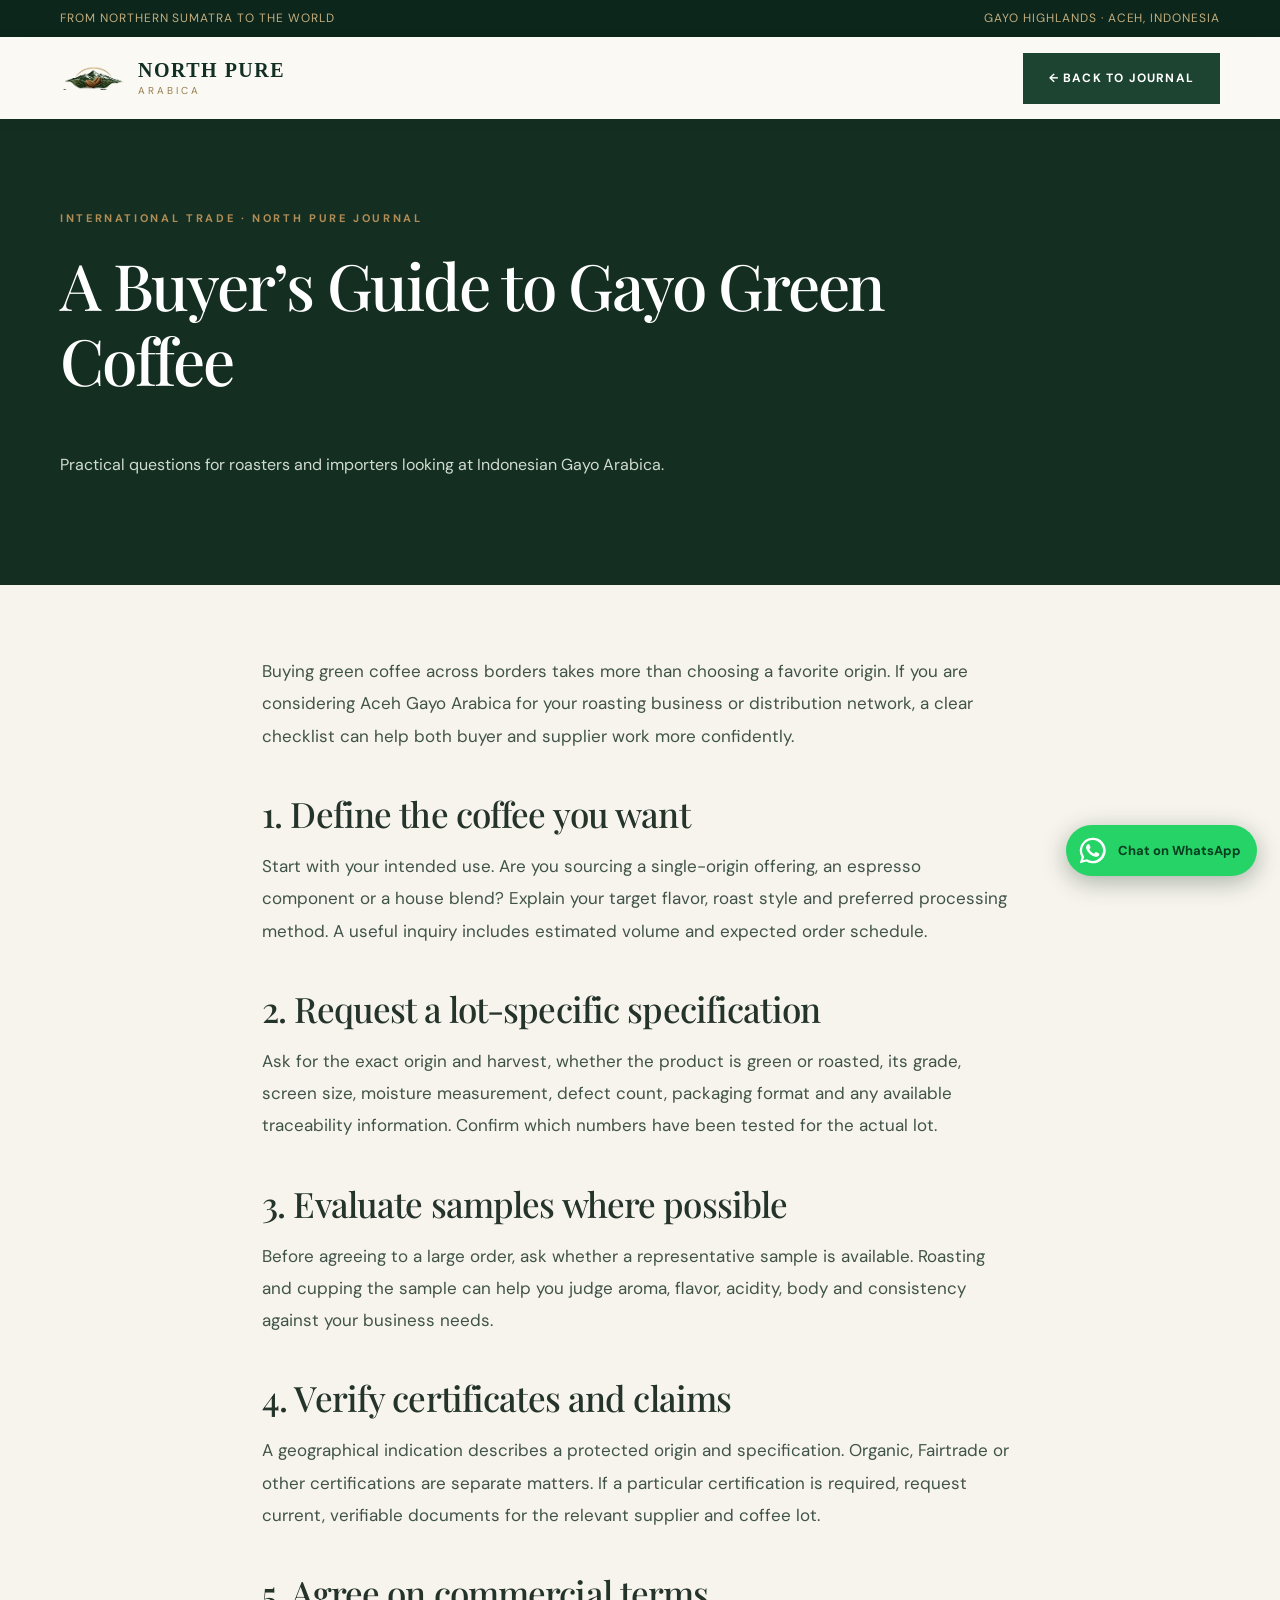
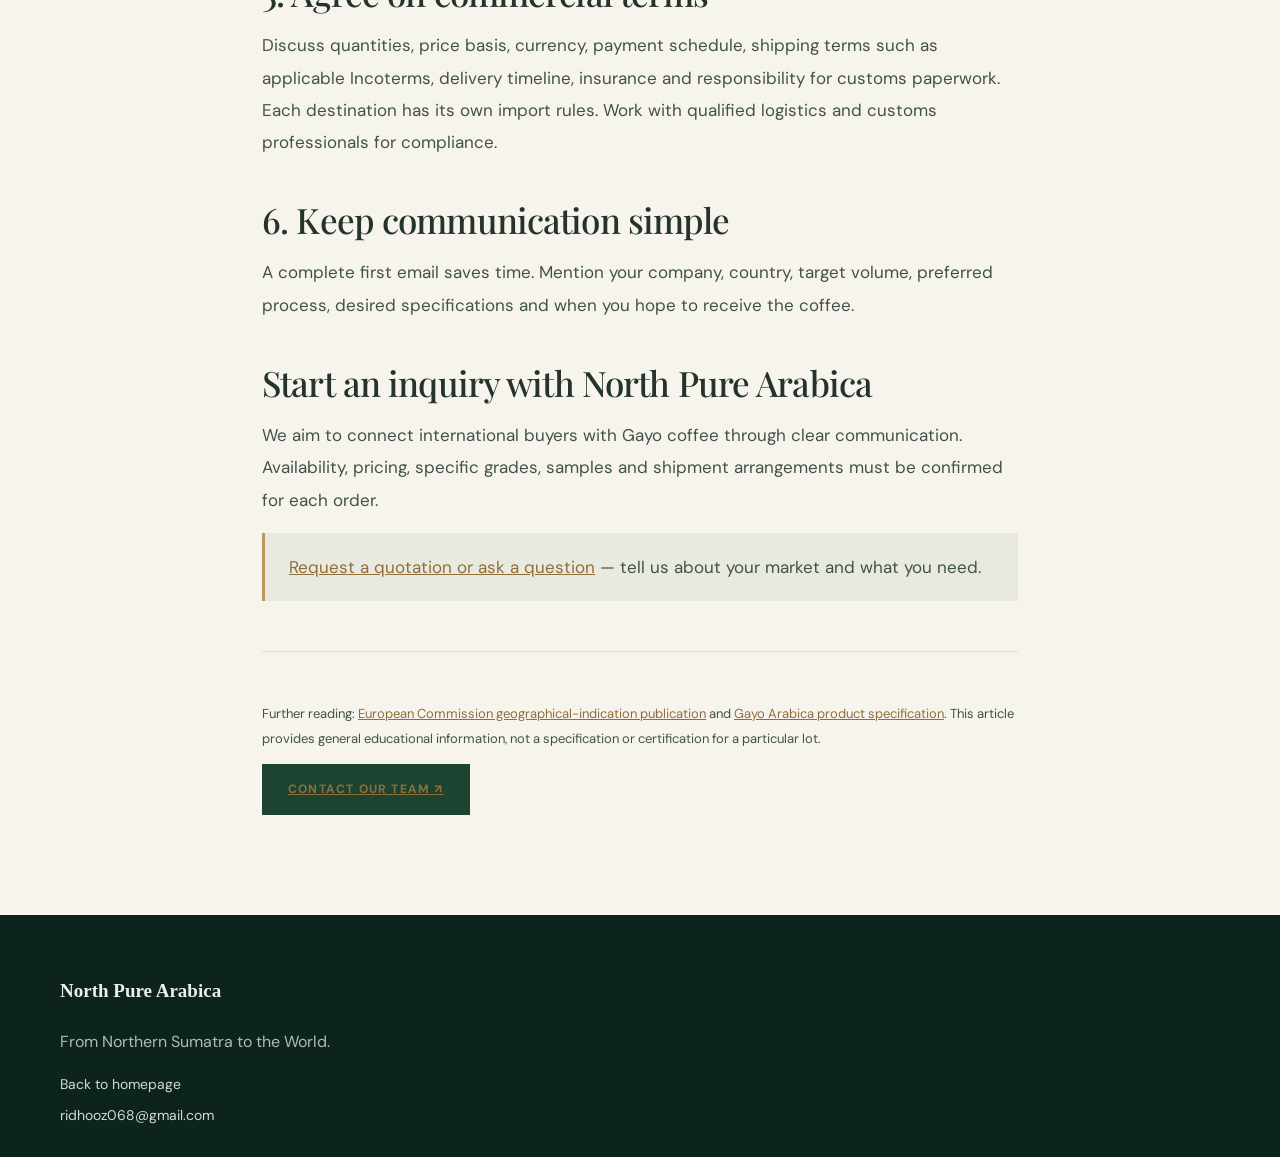
==== articles/buying-gayo-green-coffee.html @ bfd3ecd3 "Add files via upload" ====
<!doctype html><html lang="en"><head><meta charset="utf-8"><meta name="viewport" content="width=device-width,initial-scale=1"><title>A Buyer’s Guide to Gayo Green Coffee | North Pure Arabica</title><meta name="description" content="Practical questions for roasters and importers looking at Indonesian Gayo Arabica."><link rel="stylesheet" href="../assets/style.css"><link rel="icon" href="../assets/brand-emblem.png"></head><body><div class="topbar"><div class="container"><span>FROM NORTHERN SUMATRA TO THE WORLD</span><span>GAYO HIGHLANDS · ACEH, INDONESIA</span></div></div><header class="nav"><div class="container nav-inner"><a class="brand" href="../index.html"><img src="../assets/brand-emblem.png" alt="North Pure Arabica emblem"><span><strong>NORTH PURE</strong><small>ARABICA</small></span></a><a class="btn btn-dark" href="../index.html#journal">← Back to Journal</a></div></header><main><section class="article-hero"><div class="container"><span class="eyebrow">International Trade · North Pure Journal</span><h1>A Buyer’s Guide to Gayo Green Coffee</h1><p>Practical questions for roasters and importers looking at Indonesian Gayo Arabica.</p></div></section><article class="article-content"><p>Buying green coffee across borders takes more than choosing a favorite origin. If you are considering Aceh Gayo Arabica for your roasting business or distribution network, a clear checklist can help both buyer and supplier work more confidently.</p><h2>1. Define the coffee you want</h2><p>Start with your intended use. Are you sourcing a single-origin offering, an espresso component or a house blend? Explain your target flavor, roast style and preferred processing method. A useful inquiry includes estimated volume and expected order schedule.</p><h2>2. Request a lot-specific specification</h2><p>Ask for the exact origin and harvest, whether the product is green or roasted, its grade, screen size, moisture measurement, defect count, packaging format and any available traceability information. Confirm which numbers have been tested for the actual lot.</p><h2>3. Evaluate samples where possible</h2><p>Before agreeing to a large order, ask whether a representative sample is available. Roasting and cupping the sample can help you judge aroma, flavor, acidity, body and consistency against your business needs.</p><h2>4. Verify certificates and claims</h2><p>A geographical indication describes a protected origin and specification. Organic, Fairtrade or other certifications are separate matters. If a particular certification is required, request current, verifiable documents for the relevant supplier and coffee lot.</p><h2>5. Agree on commercial terms</h2><p>Discuss quantities, price basis, currency, payment schedule, shipping terms such as applicable Incoterms, delivery timeline, insurance and responsibility for customs paperwork. Each destination has its own import rules. Work with qualified logistics and customs professionals for compliance.</p><h2>6. Keep communication simple</h2><p>A complete first email saves time. Mention your company, country, target volume, preferred process, desired specifications and when you hope to receive the coffee.</p><h2>Start an inquiry with North Pure Arabica</h2><p>We aim to connect international buyers with Gayo coffee through clear communication. Availability, pricing, specific grades, samples and shipment arrangements must be confirmed for each order.</p><p class="note"><a href="../index.html#contact">Request a quotation or ask a question</a> — tell us about your market and what you need.</p><hr style="border:0;border-top:1px solid #ddd;margin:50px 0"><p class="small">Further reading: <a href="https://eur-lex.europa.eu/legal-content/EN/TXT/?uri=CELEX%3A52016XC1101%2803%29" target="_blank" rel="noopener">European Commission geographical-indication publication</a> and <a href="https://www.gayoarabicacoffee.or.id/files/Book%20of%20Specifications%20Kopi%20Arabika%20Gayo%20EN.pdf" target="_blank" rel="noopener">Gayo Arabica product specification</a>. This article provides general educational information, not a specification or certification for a particular lot.</p><a class="btn btn-dark" href="../index.html#contact">Contact our team ↗</a></article></main><footer class="footer"><div class="container"><h4>North Pure Arabica</h4><p>From Northern Sumatra to the World.</p><a href="../index.html">Back to homepage</a><a href="mailto:ridhooz068@gmail.com">ridhooz068@gmail.com</a></div></footer><a class="whatsapp-float" href="https://wa.me/6285806281008?text=Hello%20North%20Pure%20Arabica%2C%20I%20am%20interested%20in%20your%20Gayo%20Arabica%20coffee.%20Could%20you%20share%20more%20information%3F" target="_blank" rel="noopener noreferrer" aria-label="Chat with North Pure Arabica on WhatsApp" title="Chat with us on WhatsApp"><svg viewBox="0 0 32 32" aria-hidden="true"><path d="M16 .8A15.1 15.1 0 0 0 3.1 23.6L1 31l7.6-2A15.2 15.2 0 1 0 16 .8Zm0 27.5a12.2 12.2 0 0 1-6.2-1.7l-.4-.2-4.5 1.2 1.2-4.3-.3-.4A12.4 12.4 0 1 1 16 28.3Zm6.8-9.3c-.4-.2-2.2-1.1-2.6-1.2-.3-.1-.6-.2-.8.2-.3.4-1 1.2-1.2 1.4-.2.2-.4.3-.8.1-.4-.2-1.6-.6-3-1.9-1.1-1-1.8-2.2-2-2.6-.2-.4 0-.6.2-.8.2-.2.4-.5.6-.7.2-.2.3-.4.4-.7.1-.2 0-.5 0-.7l-1.2-2.8c-.3-.7-.6-.6-.8-.6h-.7c-.3 0-.7.1-1.1.5-.4.4-1.4 1.4-1.4 3.3s1.4 3.7 1.6 4c.2.3 2.8 4.3 6.8 6 .9.4 1.6.6 2.1.7.9.3 1.7.3 2.4.2.7-.1 2.2-.9 2.5-1.8.3-.9.3-1.7.2-1.8-.1-.2-.3-.3-.7-.5Z"/></svg><span class="whatsapp-label">Chat on WhatsApp</span></a></body></html>
---- assets/style.css ----
@import url('https://fonts.googleapis.com/css2?family=DM+Sans:wght@400;500;600;700&family=Playfair+Display:wght@400;500;600;700&display=swap');
:root{--dark:#112f23;--forest:#1d4431;--gold:#c8a66a;--cream:#f7f4ed;--ink:#24342b;--muted:#6b776e}*{box-sizing:border-box}html{scroll-behavior:smooth}body{margin:0;font:16px/1.75 'DM Sans',Arial,sans-serif;color:var(--ink);background:var(--cream)}a{text-decoration:none;color:inherit}h1,h2,h3,h4,p{margin-top:0}h1,h2,h3,.serif{font-family:'Playfair Display',Georgia,serif;line-height:1.17;font-weight:500}h1{font-size:clamp(3.2rem,6.5vw,6.7rem);letter-spacing:-.035em}h2{font-size:clamp(2.25rem,4vw,4.3rem);letter-spacing:-.025em}h3{font-size:1.65rem}p{color:#58675d}img{max-width:100%}.container{width:min(1160px,calc(100% - 44px));margin:auto}.topbar{background:#0c261c;color:#d4d9cd;font-size:12px;padding:8px 0;letter-spacing:.08em}.topbar .container{display:flex;justify-content:space-between}.topbar span{color:#c3ad7c}.nav{position:sticky;top:0;background:rgba(250,249,244,.97);z-index:20;box-shadow:0 1px 14px #152a1911}.nav-inner{height:82px;display:flex;align-items:center;justify-content:space-between;gap:22px}.brand{display:flex;align-items:center;gap:10px;color:var(--dark);line-height:1.05}.brand img{width:68px;height:54px;object-fit:contain}.brand strong{font-family:Georgia,serif;font-size:20px;letter-spacing:.075em}.brand small{display:block;font-size:10px;letter-spacing:.30em;color:#967c4c;margin-top:5px}.links{display:flex;gap:30px;align-items:center;font-size:13px;font-weight:700;text-transform:uppercase;letter-spacing:.07em}.links a:hover,.footer a:hover{color:#be9351}.btn{display:inline-flex;align-items:center;justify-content:center;gap:10px;padding:14px 25px;background:var(--gold);color:#173125;border:1px solid var(--gold);font-weight:700;font-size:12px;letter-spacing:.1em;text-transform:uppercase;transition:.2s}.btn:hover{background:#e0bd7c;transform:translateY(-1px)}.btn-outline{background:transparent;color:#fff;border-color:#f0e8d0}.btn-outline:hover{background:#fff;color:var(--dark)}.btn-dark{background:var(--forest);color:white;border-color:var(--forest)}.menu-toggle{display:none;border:0;background:none;font-size:24px}.hero{position:relative;min-height:690px;background:linear-gradient(90deg,rgba(5,28,19,.78),rgba(10,36,26,.40) 56%,rgba(7,30,22,.17)),url('https://upload.wikimedia.org/wikipedia/commons/f/fb/Coffee_Plantation_in_Takengon_Aceh_%285281850478%29.jpg') center/cover,url('landscape.svg') center/cover;display:flex;align-items:center;color:white}.eyebrow{font-weight:700;text-transform:uppercase;letter-spacing:.24em;color:#b18c54;font-size:11px;display:block;margin-bottom:20px}.hero .eyebrow{color:#dfbf87}.hero p{color:#e4e8dd;max-width:540px;font-size:17px}.hero h1{max-width:820px;margin-bottom:24px}.hero .actions{display:flex;gap:14px;flex-wrap:wrap;margin-top:32px}.hero-side{position:absolute;bottom:40px;right:5vw;border-left:1px solid #c3b38e;padding-left:17px;font-size:11px;letter-spacing:.18em;text-transform:uppercase;color:#ede1bf}.section{padding:108px 0}.section-head{max-width:740px;margin:0 auto 54px;text-align:center}.section-head p{max-width:650px;margin:auto}.split{display:grid;grid-template-columns:1fr 1fr;gap:8%;align-items:center}.photo{min-height:470px;position:relative;background:linear-gradient(140deg,#173c2a99,#11302344),url('https://upload.wikimedia.org/wikipedia/commons/9/9e/Pruned_and_well_maintained_coffee_trees_in_Takengon_Aceh_%285281249301%29.jpg') center/cover,url('landscape.svg') center/cover}.photo::after{content:'GAYO HIGHLANDS  •  ACEH, INDONESIA';position:absolute;bottom:25px;left:26px;color:#eee;font-size:11px;letter-spacing:.19em}.photo-alt{background:linear-gradient(140deg,#192c21aa,#0c2f1a66),url('https://upload.wikimedia.org/wikipedia/commons/a/a5/Biji_Kopi.jpg') center/cover,url('landscape.svg') center/cover}.gold-line{width:47px;height:2px;background:var(--gold);margin:24px 0}.features{display:grid;grid-template-columns:repeat(3,1fr);gap:18px}.feature{padding:35px 30px;border:1px solid #e1dfd5;background:#fff}.feature .number{color:var(--gold);font-family:Georgia,serif;font-size:31px}.feature h3{font-size:22px;margin:20px 0 10px}.feature p{font-size:14px;margin:0}.dark-section{background:#122f23;color:white}.dark-section p{color:#c5d0c7}.dark-section h2,.dark-section h3{color:white}.spec-grid{display:grid;grid-template-columns:1.2fr 1fr;gap:9%;align-items:center}.specs{display:grid;grid-template-columns:1fr 1fr;gap:22px;margin:30px 0}.specs div{border-bottom:1px solid #ffffff32;padding:0 0 14px}.specs small{display:block;text-transform:uppercase;color:#c4a774;letter-spacing:.13em;font-size:11px}.specs strong{font-size:17px;font-weight:500}.product-photo{min-height:520px;background:linear-gradient(130deg,#102c21aa,#8a693844),url('https://upload.wikimedia.org/wikipedia/commons/e/eb/Biji_Kopi_Gayo.jpg') center/cover,url('landscape.svg') center/cover;position:relative}.product-photo::after{content:'SINGLE ORIGIN  /  ACEH GAYO';position:absolute;bottom:24px;left:25px;color:white;font-size:11px;letter-spacing:.18em}.quote{padding:86px 0;background:#eae5d8;text-align:center}.quote blockquote{max-width:810px;margin:auto;font:normal clamp(25px,3vw,38px)/1.5 Georgia,serif;color:#26422f}.card-grid{display:grid;grid-template-columns:repeat(3,1fr);gap:22px}.article-card{background:white;border:1px solid #e6e3da;overflow:hidden}.card-art{height:190px;background:linear-gradient(140deg,#132f2244,#9a825522),url('https://upload.wikimedia.org/wikipedia/commons/a/a5/Biji_Kopi.jpg') center/cover,url('landscape.svg') center/cover}.art-2{background:linear-gradient(140deg,#3f331b22,#103d2833),url('https://upload.wikimedia.org/wikipedia/commons/9/9e/Pruned_and_well_maintained_coffee_trees_in_Takengon_Aceh_%285281249301%29.jpg') center/cover,url('landscape.svg') center/cover}.art-3{background:linear-gradient(140deg,#15352b33,#a1845822),url('https://upload.wikimedia.org/wikipedia/commons/e/eb/Biji_Kopi_Gayo.jpg') center/cover,url('landscape.svg') center/cover}.article-body{padding:26px}.article-body h3{font-size:23px}.article-body p{font-size:14px}.more{color:#a27c43;font-weight:700;font-size:12px;letter-spacing:.13em;text-transform:uppercase}.contact-area{display:grid;grid-template-columns:1fr 1fr;gap:8%}.contact-area label{display:block;font-size:11px;text-transform:uppercase;letter-spacing:.13em;font-weight:700;margin:15px 0 6px}input,select,textarea{font:inherit;width:100%;padding:13px 14px;border:1px solid #d4dacf;background:#fff;color:#233a2c;border-radius:0}textarea{resize:vertical;min-height:110px}.footer{background:#0c241b;color:#ebefe6;padding:65px 0 22px}.footer p{color:#aebdb0}.footer-cols{display:grid;grid-template-columns:2fr 1fr 1.4fr;gap:60px}.footer h4{font:600 19px Georgia,serif}.footer a{display:block;margin:7px 0;font-size:14px;color:#d2dbd0}.copyright{border-top:1px solid #ffffff20;margin-top:45px;padding-top:20px;font-size:12px;color:#a8b8aa;display:flex;justify-content:space-between}.article-hero{background:#142f22;color:white;padding:90px 0}.article-hero h1{font-size:clamp(2.8rem,5vw,5rem);max-width:950px}.article-hero p{color:#d0dccd;max-width:700px}.article-content{max-width:800px;margin:70px auto 100px;padding:0 22px}.article-content h2{font-size:35px;margin:42px 0 15px}.article-content p,.article-content li{font-size:17px;color:#405348;line-height:1.9}.article-content a{color:#916e39;text-decoration:underline}.note{padding:18px 24px;background:#e8eadf;border-left:3px solid #bc985c}.small{font-size:13px!important}.faq details{padding:18px 0;border-bottom:1px solid #ddd8cc}.faq summary{cursor:pointer;font-weight:700}.hidden{display:none!important}@media(max-width:900px){.links{gap:14px}.links a{font-size:11px}.nav-inner{height:75px}.split,.spec-grid,.contact-area{gap:36px}.section{padding:75px 0}.feature{padding:23px}}@media(max-width:680px){.topbar .container>span:last-child{display:none}.nav-inner{height:69px}.brand img{width:48px;height:42px}.brand strong{font-size:15px}.brand small{font-size:8px}.menu-toggle{display:block}.links{display:none;position:absolute;top:69px;left:0;right:0;background:#faf9f4;flex-direction:column;align-items:stretch;gap:0;padding:15px 22px;box-shadow:0 10px 12px #0001}.links.open{display:flex}.links a{padding:11px 0;font-size:13px}.hero{min-height:630px}.hero h1{font-size:3.4rem}.hero-side{display:none}.split,.spec-grid,.contact-area,.footer-cols{grid-template-columns:1fr}.photo,.product-photo{min-height:330px}.features,.card-grid{grid-template-columns:1fr}.section{padding:62px 0}.specs{grid-template-columns:1fr 1fr}.footer-cols{gap:15px}.copyright{flex-direction:column;gap:8px}}

/* Wikimedia Commons photo gallery and permanent WhatsApp contact */
.photo-gallery{display:grid;grid-template-columns:repeat(3,minmax(0,1fr));gap:22px}.gallery-tile{background:#fff;border:1px solid #e3e0d5;overflow:hidden}.gallery-tile img{width:100%;height:245px;object-fit:cover;display:block;background:#e9e7df}.gallery-tile:first-child img{object-position:center 48%}.gallery-tile figcaption{padding:16px 20px 18px;color:#274334;font-size:14px;font-weight:700}.gallery-tile figcaption small{display:block;font-weight:400;color:#748075}.photo-credits{font-size:12px;margin:20px 0 0;line-height:1.8}.photo-credits a{color:#855d2b;text-decoration:underline}.whatsapp-float{position:fixed;right:23px;bottom:24px;z-index:100;display:flex;align-items:center;gap:12px;padding:12px 16px 12px 13px;border-radius:999px;background:#25d366;color:#073c20;font:700 13px/1.2 'DM Sans',Arial,sans-serif;box-shadow:0 6px 25px #0c2f1c55;transition:transform .2s,box-shadow .2s}.whatsapp-float:hover{transform:translateY(-3px);box-shadow:0 10px 32px #0c2f1c77}.whatsapp-float svg{width:27px;height:27px;fill:#fff;flex-shrink:0}.whatsapp-float:focus-visible{outline:3px solid #143e2d;outline-offset:3px}@media(max-width:680px){.photo-gallery{grid-template-columns:1fr}.gallery-tile img{height:250px}.whatsapp-float{right:16px;bottom:16px;width:58px;height:58px;justify-content:center;padding:0}.whatsapp-float svg{width:30px;height:30px}.whatsapp-float .whatsapp-label{display:none}}

/* Photo refresh: verified Commons sources, photo credit below the gallery. */
.gallery-tile img{height:265px;width:100%;object-fit:cover;display:block}.photo-gallery{align-items:stretch}.product-photo{background-position:center 55%}.hero{background-position:center center}.photo,.photo-alt,.card-art{background-position:center center}.whatsapp-float{z-index:1000!important}
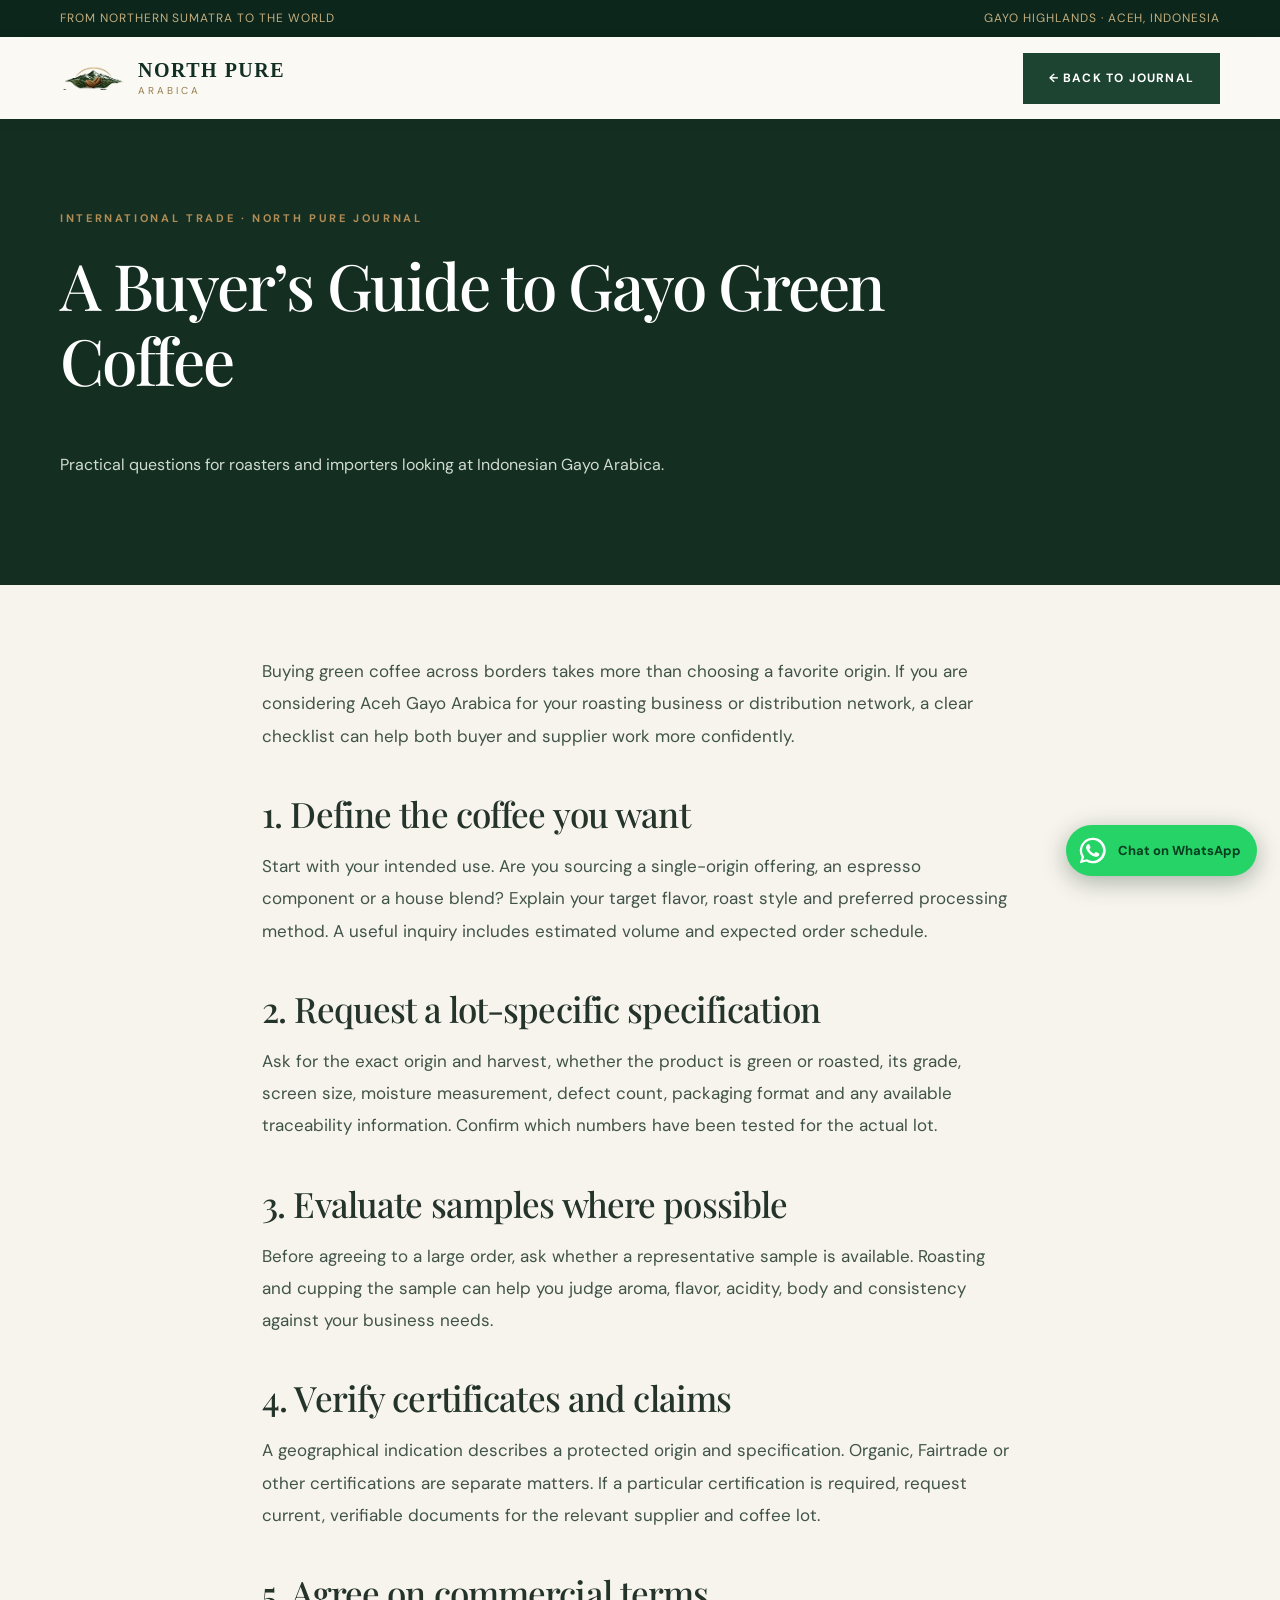
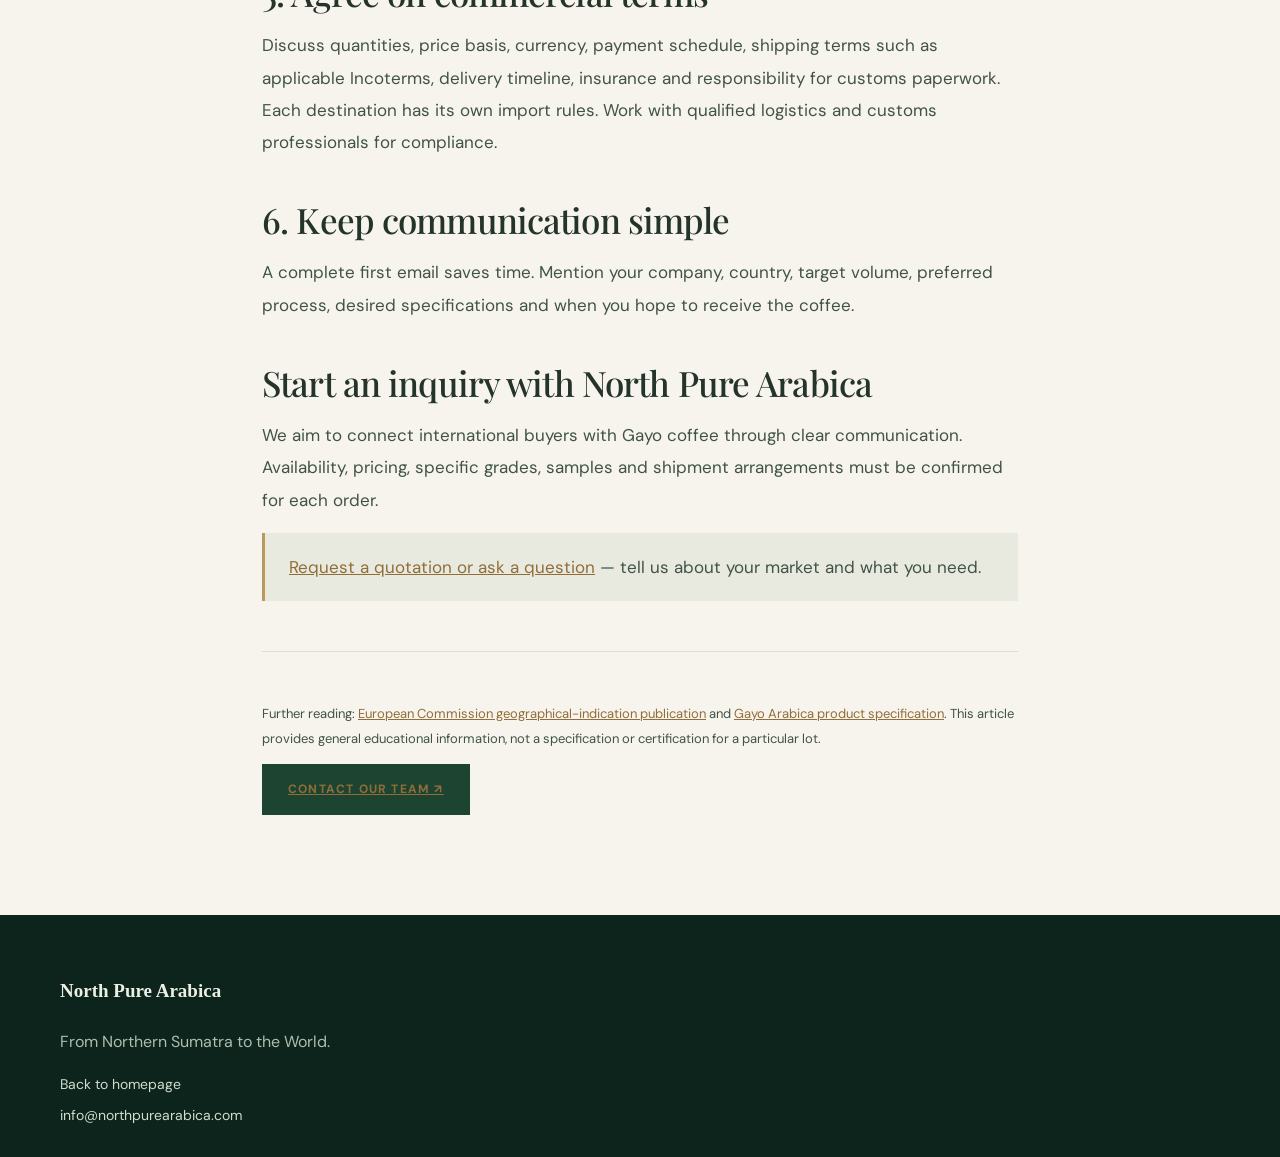
==== commit 9fb8553a: "Add files via upload" ====
--- a/articles/buying-gayo-green-coffee.html
+++ b/articles/buying-gayo-green-coffee.html
@@ -1 +1 @@
-<!doctype html><html lang="en"><head><meta charset="utf-8"><meta name="viewport" content="width=device-width,initial-scale=1"><title>A Buyer’s Guide to Gayo Green Coffee | North Pure Arabica</title><meta name="description" content="Practical questions for roasters and importers looking at Indonesian Gayo Arabica."><link rel="stylesheet" href="../assets/style.css"><link rel="icon" href="../assets/brand-emblem.png"></head><body><div class="topbar"><div class="container"><span>FROM NORTHERN SUMATRA TO THE WORLD</span><span>GAYO HIGHLANDS · ACEH, INDONESIA</span></div></div><header class="nav"><div class="container nav-inner"><a class="brand" href="../index.html"><img src="../assets/brand-emblem.png" alt="North Pure Arabica emblem"><span><strong>NORTH PURE</strong><small>ARABICA</small></span></a><a class="btn btn-dark" href="../index.html#journal">← Back to Journal</a></div></header><main><section class="article-hero"><div class="container"><span class="eyebrow">International Trade · North Pure Journal</span><h1>A Buyer’s Guide to Gayo Green Coffee</h1><p>Practical questions for roasters and importers looking at Indonesian Gayo Arabica.</p></div></section><article class="article-content"><p>Buying green coffee across borders takes more than choosing a favorite origin. If you are considering Aceh Gayo Arabica for your roasting business or distribution network, a clear checklist can help both buyer and supplier work more confidently.</p><h2>1. Define the coffee you want</h2><p>Start with your intended use. Are you sourcing a single-origin offering, an espresso component or a house blend? Explain your target flavor, roast style and preferred processing method. A useful inquiry includes estimated volume and expected order schedule.</p><h2>2. Request a lot-specific specification</h2><p>Ask for the exact origin and harvest, whether the product is green or roasted, its grade, screen size, moisture measurement, defect count, packaging format and any available traceability information. Confirm which numbers have been tested for the actual lot.</p><h2>3. Evaluate samples where possible</h2><p>Before agreeing to a large order, ask whether a representative sample is available. Roasting and cupping the sample can help you judge aroma, flavor, acidity, body and consistency against your business needs.</p><h2>4. Verify certificates and claims</h2><p>A geographical indication describes a protected origin and specification. Organic, Fairtrade or other certifications are separate matters. If a particular certification is required, request current, verifiable documents for the relevant supplier and coffee lot.</p><h2>5. Agree on commercial terms</h2><p>Discuss quantities, price basis, currency, payment schedule, shipping terms such as applicable Incoterms, delivery timeline, insurance and responsibility for customs paperwork. Each destination has its own import rules. Work with qualified logistics and customs professionals for compliance.</p><h2>6. Keep communication simple</h2><p>A complete first email saves time. Mention your company, country, target volume, preferred process, desired specifications and when you hope to receive the coffee.</p><h2>Start an inquiry with North Pure Arabica</h2><p>We aim to connect international buyers with Gayo coffee through clear communication. Availability, pricing, specific grades, samples and shipment arrangements must be confirmed for each order.</p><p class="note"><a href="../index.html#contact">Request a quotation or ask a question</a> — tell us about your market and what you need.</p><hr style="border:0;border-top:1px solid #ddd;margin:50px 0"><p class="small">Further reading: <a href="https://eur-lex.europa.eu/legal-content/EN/TXT/?uri=CELEX%3A52016XC1101%2803%29" target="_blank" rel="noopener">European Commission geographical-indication publication</a> and <a href="https://www.gayoarabicacoffee.or.id/files/Book%20of%20Specifications%20Kopi%20Arabika%20Gayo%20EN.pdf" target="_blank" rel="noopener">Gayo Arabica product specification</a>. This article provides general educational information, not a specification or certification for a particular lot.</p><a class="btn btn-dark" href="../index.html#contact">Contact our team ↗</a></article></main><footer class="footer"><div class="container"><h4>North Pure Arabica</h4><p>From Northern Sumatra to the World.</p><a href="../index.html">Back to homepage</a><a href="mailto:ridhooz068@gmail.com">ridhooz068@gmail.com</a></div></footer><a class="whatsapp-float" href="https://wa.me/6285806281008?text=Hello%20North%20Pure%20Arabica%2C%20I%20am%20interested%20in%20your%20Gayo%20Arabica%20coffee.%20Could%20you%20share%20more%20information%3F" target="_blank" rel="noopener noreferrer" aria-label="Chat with North Pure Arabica on WhatsApp" title="Chat with us on WhatsApp"><svg viewBox="0 0 32 32" aria-hidden="true"><path d="M16 .8A15.1 15.1 0 0 0 3.1 23.6L1 31l7.6-2A15.2 15.2 0 1 0 16 .8Zm0 27.5a12.2 12.2 0 0 1-6.2-1.7l-.4-.2-4.5 1.2 1.2-4.3-.3-.4A12.4 12.4 0 1 1 16 28.3Zm6.8-9.3c-.4-.2-2.2-1.1-2.6-1.2-.3-.1-.6-.2-.8.2-.3.4-1 1.2-1.2 1.4-.2.2-.4.3-.8.1-.4-.2-1.6-.6-3-1.9-1.1-1-1.8-2.2-2-2.6-.2-.4 0-.6.2-.8.2-.2.4-.5.6-.7.2-.2.3-.4.4-.7.1-.2 0-.5 0-.7l-1.2-2.8c-.3-.7-.6-.6-.8-.6h-.7c-.3 0-.7.1-1.1.5-.4.4-1.4 1.4-1.4 3.3s1.4 3.7 1.6 4c.2.3 2.8 4.3 6.8 6 .9.4 1.6.6 2.1.7.9.3 1.7.3 2.4.2.7-.1 2.2-.9 2.5-1.8.3-.9.3-1.7.2-1.8-.1-.2-.3-.3-.7-.5Z"/></svg><span class="whatsapp-label">Chat on WhatsApp</span></a></body></html>+<!doctype html><html lang="en"><head><meta charset="utf-8"><meta name="viewport" content="width=device-width,initial-scale=1"><title>A Buyer’s Guide to Gayo Green Coffee | North Pure Arabica</title><meta name="description" content="Practical questions for roasters and importers looking at Indonesian Gayo Arabica."><link rel="stylesheet" href="../assets/style.css"><link rel="icon" href="../assets/brand-emblem.png"></head><body><div class="topbar"><div class="container"><span>FROM NORTHERN SUMATRA TO THE WORLD</span><span>GAYO HIGHLANDS · ACEH, INDONESIA</span></div></div><header class="nav"><div class="container nav-inner"><a class="brand" href="../index.html"><img src="../assets/brand-emblem.png" alt="North Pure Arabica emblem"><span><strong>NORTH PURE</strong><small>ARABICA</small></span></a><a class="btn btn-dark" href="../index.html#journal">← Back to Journal</a></div></header><main><section class="article-hero"><div class="container"><span class="eyebrow">International Trade · North Pure Journal</span><h1>A Buyer’s Guide to Gayo Green Coffee</h1><p>Practical questions for roasters and importers looking at Indonesian Gayo Arabica.</p></div></section><article class="article-content"><p>Buying green coffee across borders takes more than choosing a favorite origin. If you are considering Aceh Gayo Arabica for your roasting business or distribution network, a clear checklist can help both buyer and supplier work more confidently.</p><h2>1. Define the coffee you want</h2><p>Start with your intended use. Are you sourcing a single-origin offering, an espresso component or a house blend? Explain your target flavor, roast style and preferred processing method. A useful inquiry includes estimated volume and expected order schedule.</p><h2>2. Request a lot-specific specification</h2><p>Ask for the exact origin and harvest, whether the product is green or roasted, its grade, screen size, moisture measurement, defect count, packaging format and any available traceability information. Confirm which numbers have been tested for the actual lot.</p><h2>3. Evaluate samples where possible</h2><p>Before agreeing to a large order, ask whether a representative sample is available. Roasting and cupping the sample can help you judge aroma, flavor, acidity, body and consistency against your business needs.</p><h2>4. Verify certificates and claims</h2><p>A geographical indication describes a protected origin and specification. Organic, Fairtrade or other certifications are separate matters. If a particular certification is required, request current, verifiable documents for the relevant supplier and coffee lot.</p><h2>5. Agree on commercial terms</h2><p>Discuss quantities, price basis, currency, payment schedule, shipping terms such as applicable Incoterms, delivery timeline, insurance and responsibility for customs paperwork. Each destination has its own import rules. Work with qualified logistics and customs professionals for compliance.</p><h2>6. Keep communication simple</h2><p>A complete first email saves time. Mention your company, country, target volume, preferred process, desired specifications and when you hope to receive the coffee.</p><h2>Start an inquiry with North Pure Arabica</h2><p>We aim to connect international buyers with Gayo coffee through clear communication. Availability, pricing, specific grades, samples and shipment arrangements must be confirmed for each order.</p><p class="note"><a href="../index.html#contact">Request a quotation or ask a question</a> — tell us about your market and what you need.</p><hr style="border:0;border-top:1px solid #ddd;margin:50px 0"><p class="small">Further reading: <a href="https://eur-lex.europa.eu/legal-content/EN/TXT/?uri=CELEX%3A52016XC1101%2803%29" target="_blank" rel="noopener">European Commission geographical-indication publication</a> and <a href="https://www.gayoarabicacoffee.or.id/files/Book%20of%20Specifications%20Kopi%20Arabika%20Gayo%20EN.pdf" target="_blank" rel="noopener">Gayo Arabica product specification</a>. This article provides general educational information, not a specification or certification for a particular lot.</p><a class="btn btn-dark" href="../index.html#contact">Contact our team ↗</a></article></main><footer class="footer"><div class="container"><h4>North Pure Arabica</h4><p>From Northern Sumatra to the World.</p><a href="../index.html">Back to homepage</a><a href="mailto:info@northpurearabica.com">info@northpurearabica.com</a></div></footer><a class="whatsapp-float" href="https://wa.me/6285806281008?text=Hello%20North%20Pure%20Arabica%2C%20I%20am%20interested%20in%20your%20Gayo%20Arabica%20coffee.%20Could%20you%20share%20more%20information%3F" target="_blank" rel="noopener noreferrer" aria-label="Chat with North Pure Arabica on WhatsApp" title="Chat with us on WhatsApp"><svg viewBox="0 0 32 32" aria-hidden="true"><path d="M16 .8A15.1 15.1 0 0 0 3.1 23.6L1 31l7.6-2A15.2 15.2 0 1 0 16 .8Zm0 27.5a12.2 12.2 0 0 1-6.2-1.7l-.4-.2-4.5 1.2 1.2-4.3-.3-.4A12.4 12.4 0 1 1 16 28.3Zm6.8-9.3c-.4-.2-2.2-1.1-2.6-1.2-.3-.1-.6-.2-.8.2-.3.4-1 1.2-1.2 1.4-.2.2-.4.3-.8.1-.4-.2-1.6-.6-3-1.9-1.1-1-1.8-2.2-2-2.6-.2-.4 0-.6.2-.8.2-.2.4-.5.6-.7.2-.2.3-.4.4-.7.1-.2 0-.5 0-.7l-1.2-2.8c-.3-.7-.6-.6-.8-.6h-.7c-.3 0-.7.1-1.1.5-.4.4-1.4 1.4-1.4 3.3s1.4 3.7 1.6 4c.2.3 2.8 4.3 6.8 6 .9.4 1.6.6 2.1.7.9.3 1.7.3 2.4.2.7-.1 2.2-.9 2.5-1.8.3-.9.3-1.7.2-1.8-.1-.2-.3-.3-.7-.5Z"/></svg><span class="whatsapp-label">Chat on WhatsApp</span></a></body></html>
